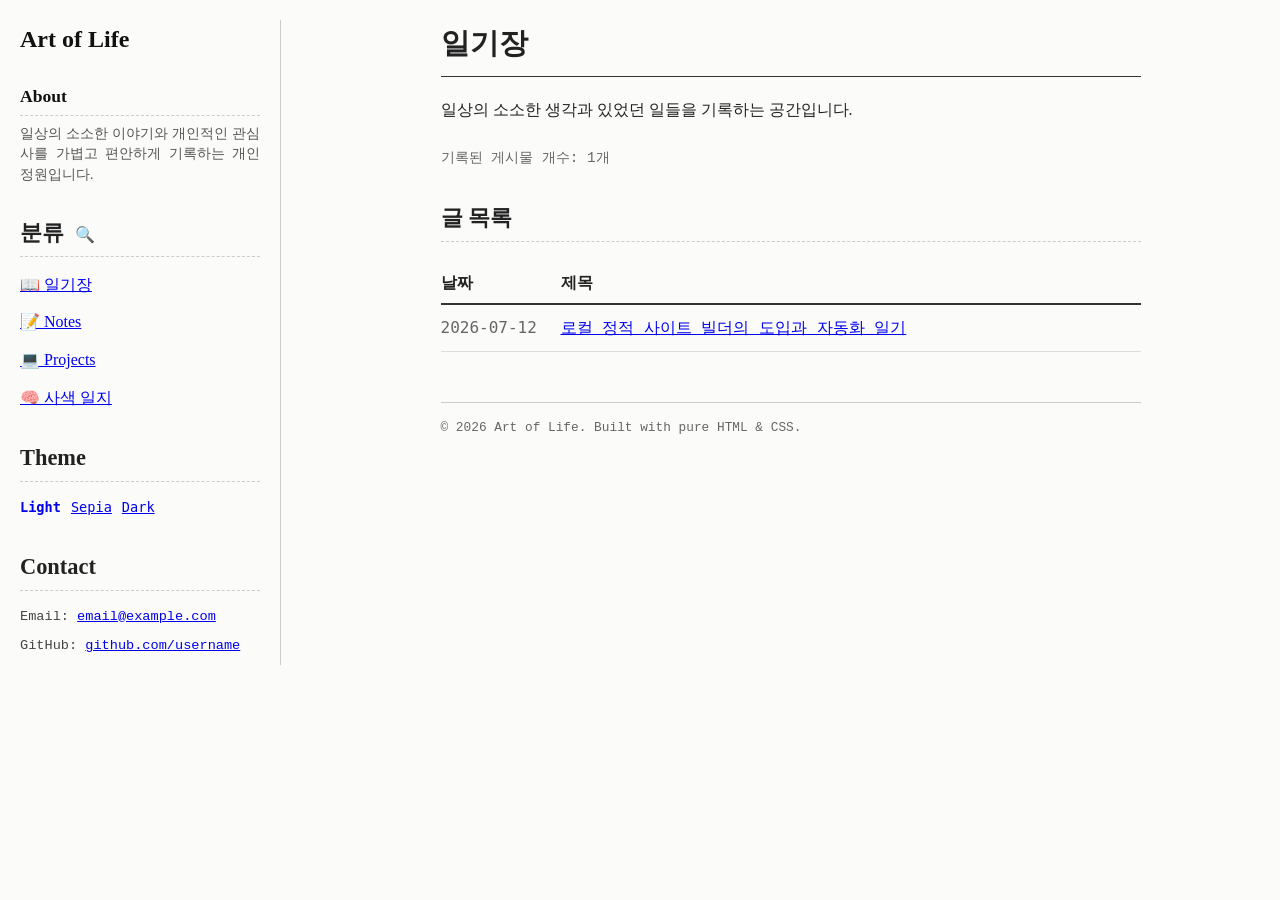
==== diary/index.html @ 20d8a3c9 "chore: re-initialize repository with correct root structure" ====
<!DOCTYPE html>
<html lang="ko">
<head>
    <meta charset="UTF-8">
    <meta name="viewport" content="width=device-width, initial-scale=1.0">
    <meta name="description" content="일기장 기록을 정돈해 둔 목록 페이지">
    <title>일기장 - Art of Life</title>
    <link rel="stylesheet" href="../style.css">
    <link rel="icon" type="image/png" href="../favicon.png">
    <script src="../theme.js"></script>
</head>
<body>
    <div class="container">
        <!-- 왼쪽 사이드바 네비게이션 -->
        <nav class="sidebar" aria-label="메인 메뉴">
            <div class="site-title">
                <a id="nav-brand" href="../index.html">Art of Life</a>
            </div>
            
            <button id="menu-toggle" class="menu-toggle-btn">Menu ☰</button>

            <div class="sidebar-content">
                <div class="about-section">
                    <h2><a id="nav-about-sidebar" href="../about.html">About</a></h2>
                    <p>일상의 소소한 이야기와 개인적인 관심사를 가볍고 편안하게 기록하는 개인 정원입니다.</p>
                </div>

                <h2>분류 <a id="search-trigger" href="../search.html" style="font-size: 1rem; text-decoration: none; margin-left: 5px;">🔍</a></h2>
                <ul>
                    <li><a id="nav-diary" href="../diary/index.html">📖 일기장</a></li>
                    <li><a id="nav-notes" href="../notes/index.html">📝 Notes</a></li>
                    <li><a id="nav-projects" href="../projects/index.html">💻 Projects</a></li>
                    <li><a id="nav-thoughts" href="../thought-log/index.html">🧠 사색 일지</a></li>
                </ul>

                <h2>Theme</h2>
                <div style="font-family: monospace; font-size: 0.85rem; display: flex; gap: 10px; margin-bottom: 20px;">
                    <a id="theme-light" class="theme-link" href="#" onclick="setTheme('light'); return false;">Light</a>
                    <a id="theme-sepia" class="theme-link" href="#" onclick="setTheme('sepia'); return false;">Sepia</a>
                    <a id="theme-dark" class="theme-link" href="#" onclick="setTheme('dark'); return false;">Dark</a>
                </div>

                <h2>Contact</h2>
                <ul class="contact-list">
                    <li>Email: <a id="contact-email" href="mailto:your-email@example.com">email@example.com</a></li>
                    <li>GitHub: <a id="contact-github" href="https://github.com/your-username" target="_blank">github.com/username</a></li>
                </ul>
            </div>
        </nav>

        <!-- 오른쪽 본문 콘텐츠 -->
        <main class="content">
            <header>
    <h1>일기장</h1>
    <p>일상의 소소한 생각과 있었던 일들을 기록하는 공간입니다.</p>
    <div class="date">기록된 게시물 개수: 1개</div>
</header>
<article>
    <h2>글 목록</h2>
    <table style="width: 100%; border-collapse: collapse; margin-top: 20px; font-family: monospace;">
        <thead>
            <tr style="border-bottom: 2px solid #333; text-align: left;">
                <th style="padding: 8px 0; width: 120px;">날짜</th>
                <th style="padding: 8px 0;">제목</th>
            </tr>
        </thead>
        <tbody>
            <tr style="border-bottom: 1px solid #ddd;">
    <td style="padding: 10px 0; color: #666;">2026-07-12</td>
    <td style="padding: 10px 0;">
        <a href="2026-07-12-example.html" style="text-decoration: underline; color: #0000ee;">로컬 정적 사이트 빌더의 도입과 자동화 일기</a>
    </td>
</tr>
        </tbody>
    </table>
</article>
            <footer>
                <p>© 2026 Art of Life. Built with pure HTML & CSS.</p>
            </footer>
        </main>
    </div>
</body>
</html>
---- style.css ----
/* 클래식 & 가독성 중심의 스타일시트 */

/* 기본 문서 설정 */
body {
    font-family: Georgia, "Times New Roman", Times, serif;
    font-size: 16px;
    line-height: 1.6;
    color: #222;
    background-color: #fbfbf9; /* 약간의 미색으로 눈의 피로를 덜어줌 */
    margin: 0;
    padding: 0;
}

/* 전체 컨테이너 및 레이아웃 */
.container {
    max-width: 100%;
    margin: 0;
    padding: 20px;
    display: flex;
    gap: 40px;
}

/* 왼쪽 사이드바 네비게이션 */
.sidebar {
    width: 240px;
    flex-shrink: 0;
    border-right: 1px double #ccc;
    padding-right: 20px;
}

.site-title {
    font-size: 1.5rem;
    font-weight: bold;
    margin-bottom: 25px;
    font-family: Georgia, "Times New Roman", Times, serif;
}

.site-title a {
    color: #111 !important;
    text-decoration: none !important;
}

.site-title a:hover {
    color: #ff0000 !important;
    text-decoration: underline !important;
}

/* 사이드바 About 섹션 스타일 */
.about-section {
    font-size: 0.85rem;
    color: #555;
    margin-bottom: 25px;
    line-height: 1.5;
}

.about-section h2 {
    font-size: 1.1rem;
    margin-bottom: 8px;
    margin-top: 0;
}

.about-section h2 a {
    color: #111 !important;
    text-decoration: none !important;
}

.about-section h2 a:hover {
    color: #ff0000 !important;
    text-decoration: underline !important;
}

.about-section p {
    margin: 0;
    text-align: justify;
}

.sidebar > h2 {
    font-size: 1.1rem;
    font-weight: bold;
    margin-top: 30px;
    margin-bottom: 15px;
    text-transform: uppercase;
    letter-spacing: 1px;
}

.sidebar > h2:first-of-type {
    margin-top: 0;
}

.sidebar ul {
    list-style-type: none;
    padding: 0;
    margin: 0;
}

.sidebar li {
    margin-bottom: 12px;
}

.sidebar a {
    color: #0000ee; /* 클래식 브라우저 기본 파란색 링크 */
    text-decoration: underline;
}

.sidebar a:visited {
    color: #551a8b; /* 클래식 방문한 링크 보라색 */
}

.sidebar a:hover {
    color: #ff0000; /* 호버 시 빨간색 강조 (클래식 스타일) */
}

/* 오른쪽 본문 콘텐츠 영역 */
.content {
    flex-grow: 1;
    min-width: 0; /* flex 자식의 overflow 방지 */
    max-width: 700px; /* 본문 가독성을 지키기 위해 최대 너비 제한 */
    width: 100%;
    margin: 0 auto; /* 사이드바 우측 공간 내에서 가로 방향 중앙 정렬 */
}

/* 타이틀 및 헤더 */
h1 {
    font-size: 1.8rem;
    margin-top: 0;
    margin-bottom: 20px;
    border-bottom: 1px solid #333;
    padding-bottom: 10px;
}

h2 {
    font-size: 1.4rem;
    margin-top: 30px;
    margin-bottom: 15px;
    border-bottom: 1px dashed #ccc;
    padding-bottom: 5px;
}

h3 {
    font-size: 1.1rem;
    margin-top: 20px;
    margin-bottom: 10px;
}

p {
    margin-top: 0;
    margin-bottom: 1.5em;
    text-align: justify; /* 본문 텍스트 양끝 정렬로 정돈된 느낌 제공 */
}

/* 날짜 등 메타 데이터 스타일 */
.date {
    font-family: "Courier New", Courier, monospace;
    font-size: 0.9rem;
    color: #666;
    margin-bottom: 15px;
}

/* 클래식 인용구 스타일 */
blockquote {
    margin: 20px 0;
    padding: 10px 20px;
    border-left: 3px solid #666;
    background-color: #f5f5f0;
    font-style: italic;
}

/* 하단 푸터 */
footer {
    margin-top: 50px;
    border-top: 1px solid #ccc;
    padding-top: 15px;
    font-size: 0.8rem;
    font-family: "Courier New", Courier, monospace;
    color: #666;
}

/* Contact 스타일 */
.contact-list {
    list-style-type: none;
    padding: 0;
    margin: 0;
    font-size: 0.85rem;
    font-family: "Courier New", Courier, monospace;
}

.contact-list li {
    margin-bottom: 8px;
    color: #444;
}

.contact-list a {
    color: #0000ee;
    text-decoration: underline;
}

.contact-list a:hover {
    color: #ff0000;
}

/* 검색 UI 스타일 */
.search-container {
    margin-top: 20px;
    width: 100%;
}

.search-input-wrapper {
    display: flex;
    gap: 10px;
    margin-bottom: 15px;
}

.search-input-wrapper input {
    flex-grow: 1;
    padding: 10px 15px;
    font-size: 1.1rem;
    font-family: Georgia, serif;
    border: 1px solid #999;
    background-color: #fff;
    box-shadow: inset 1px 1px 3px rgba(0,0,0,0.05);
}

.search-input-wrapper input:focus {
    outline: 1px solid #111;
}

.search-input-wrapper button {
    padding: 10px 20px;
    font-family: monospace;
    font-size: 1rem;
    background-color: #f0f0eb;
    border: 1px solid #999;
    cursor: pointer;
}

.search-input-wrapper button:hover {
    background-color: #e0e0d5;
}

/* 필터 영역 스타일 */
.search-filters {
    border: 1px dashed #ccc;
    padding: 12px 15px;
    background-color: #fbfbf9;
    margin-bottom: 25px;
    font-size: 0.9rem;
}

.filter-group {
    display: flex;
    flex-wrap: wrap;
    align-items: center;
    gap: 15px;
    margin-bottom: 8px;
}

.filter-group:last-child {
    margin-bottom: 0;
}

.filter-group-title {
    font-weight: bold;
    min-width: 80px;
    font-family: monospace;
}

.filter-label {
    display: inline-flex;
    align-items: center;
    gap: 5px;
    cursor: pointer;
}

/* 결과 항목 스타일 */
.search-results-list {
    margin-top: 20px;
}

.search-result-card {
    border-bottom: 1px solid #ddd;
    padding: 15px 0;
    margin-bottom: 10px;
}

.search-result-card:last-child {
    border-bottom: none;
}

.search-result-meta {
    font-size: 0.85rem;
    color: #666;
    font-family: monospace;
    margin-bottom: 6px;
    display: flex;
    gap: 15px;
}

.search-result-title {
    font-size: 1.25rem;
    margin: 0 0 8px 0;
    font-family: Georgia, serif;
}

.search-result-title a {
    color: #0000ee;
    text-decoration: underline;
}

.search-result-title a:hover {
    color: #ff0000;
}

.search-result-snippet {
    font-size: 0.95rem;
    color: #444;
    line-height: 1.5;
    margin: 0;
    text-align: justify;
}

.search-result-similarity {
    font-size: 0.75rem;
    color: #008800;
    font-family: monospace;
    font-weight: bold;
    background-color: #e6fcf5;
    padding: 2px 6px;
    border-radius: 2px;
}

/* 페이지네이션 스타일 */
.pagination-wrapper {
    display: flex;
    justify-content: center;
    align-items: center;
    gap: 5px;
    margin-top: 40px;
    font-family: monospace;
}

.pagination-btn {
    padding: 6px 12px;
    border: 1px solid #ccc;
    background-color: #fff;
    color: #0000ee;
    cursor: pointer;
    text-decoration: none;
}

.pagination-btn:hover {
    background-color: #f0f0eb;
    color: #ff0000;
    border-color: #999;
}

.pagination-btn.active {
    background-color: #111;
    color: #fff;
    border-color: #111;
    font-weight: bold;
    cursor: default;
}

.pagination-btn.disabled {
    color: #999;
    border-color: #eee;
    background-color: #fafafa;
    cursor: not-allowed;
}

/* 더블 레인지 슬라이더 커스텀 스타일 */
.range-slider-container {
    position: relative;
    width: 220px;
    height: 20px;
    display: inline-flex;
    align-items: center;
    vertical-align: middle;
}

.range-slider-container input[type="range"] {
    position: absolute;
    width: 100%;
    height: 5px;
    background: none;
    pointer-events: none;
    -webkit-appearance: none;
    appearance: none;
    margin: 0;
    z-index: 2;
}

.range-slider-container input[type="range"]::-webkit-slider-thumb {
    -webkit-appearance: none;
    appearance: none;
    width: 14px;
    height: 14px;
    border-radius: 50%;
    background: #111;
    border: 1px solid #777;
    cursor: pointer;
    pointer-events: auto; /* 썸만 마우스 이벤트 감지 */
    box-shadow: 0 1px 3px rgba(0,0,0,0.15);
}

.range-slider-container input[type="range"]::-moz-range-thumb {
    width: 14px;
    height: 14px;
    border-radius: 50%;
    background: #111;
    border: 1px solid #777;
    cursor: pointer;
    pointer-events: auto; /* 썸만 마우스 이벤트 감지 */
    box-shadow: 0 1px 3px rgba(0,0,0,0.15);
    border: 1px solid #777;
}

.slider-track {
    position: absolute;
    width: 100%;
    height: 4px;
    background-color: #ddd;
    border-radius: 2px;
    z-index: 1;
}

/* 목차 (TOC) 스타일 */
.toc-box {
    border: 1px solid #ccc;
    padding: 15px;
    background-color: #f5f5f0;
    margin-bottom: 30px;
    max-width: 100%;
    box-sizing: border-box;
}

.toc-title {
    font-weight: bold;
    font-family: monospace;
    font-size: 0.95rem;
    margin-bottom: 10px;
    border-bottom: 1px dotted #999;
    padding-bottom: 5px;
    text-transform: uppercase;
}

.toc-box ul {
    margin: 0;
    padding-left: 20px;
    font-size: 0.9rem;
}

.toc-box li {
    margin-bottom: 6px;
}

.toc-box a {
    color: #0000ee;
    text-decoration: underline;
}

.toc-box a:hover {
    color: #ff0000;
}

/* 모바일 토글 버튼 기본 감춤 (PC 기준) */
.menu-toggle-btn {
    display: none;
}

/* -----------------------------------------------------------------
   테마별 오버라이드 색상 체계 (다크 / 세피아)
   ----------------------------------------------------------------- */

/* 1. 클래식 다크 모드 (Sepia & Dark Theme) */
.dark-mode {
    color: #dcdcc6;
    background-color: #1c1c1a;
}

.dark-mode .site-title a {
    color: #ffffff !important;
}

.dark-mode .site-title a:hover {
    color: #ff8a80 !important;
}

/* 일반 링크 및 본문 링크 */
.dark-mode a {
    color: #8ab4f8;
}

.dark-mode a:visited {
    color: #c5a3e8;
}

.dark-mode a:hover {
    color: #ff8a80;
}

/* 사이드바 링크 및 텍스트 (파란색으로 묻히는 가독성 해결) */
.dark-mode .sidebar a,
.dark-mode #nav-about-sidebar,
.dark-mode #contact-email,
.dark-mode #contact-github {
    color: #ffffff !important;
    text-decoration: underline;
}

.dark-mode .sidebar a:hover,
.dark-mode #nav-about-sidebar:hover,
.dark-mode #contact-email:hover,
.dark-mode #contact-github:hover {
    color: #ff8a80 !important;
}

.dark-mode .sidebar .about-section p {
    color: #c0c0b5;
}

.dark-mode .sidebar h2 {
    color: #ffffff;
    border-bottom-color: #444;
}

.dark-mode .sidebar .contact-list,
.dark-mode .contact-list li {
    color: #ffffff !important; /* Email, GitHub 라벨 글씨도 흰색으로 고정 */
}

/* 글 목록 테이블 내의 제목 링크 (파란색 대신 흰색 고정 - 과거/미래 모든 글에 적용됨) */
.dark-mode table td a {
    color: #ffffff !important;
    text-decoration: underline;
}

.dark-mode table td a:hover {
    color: #ff8a80 !important;
}

/* 개별 게시글 하단 '← 목록으로 돌아가기' 링크 강제 흰색화 */
.dark-mode #back-to-list {
    color: #ffffff !important;
    text-decoration: underline;
}

.dark-mode #back-to-list:hover {
    color: #ff8a80 !important;
}

.dark-mode .sidebar {
    border-right-color: #444;
}

/* 본문 헤더 및 글자 가독성 보강 */
.dark-mode h1, .dark-mode h2, .dark-mode h3 {
    color: #ffffff;
    border-bottom-color: #444;
}

.dark-mode .date {
    color: #a0a095;
}

.dark-mode blockquote {
    background-color: #242422;
    border-left-color: #888;
    color: #c0c0b5;
}

.dark-mode footer {
    border-top-color: #444;
    color: #888880;
}

.dark-mode .toc-box {
    border-color: #444;
    background-color: #242422;
}

.dark-mode .toc-title {
    color: #ffffff;
    border-bottom-color: #666;
}

/* 검색 UI 다크모드 가독성 강화 */
.dark-mode .filter-group {
    color: #ffffff;
}

.dark-mode .filter-group-title {
    color: #ffffff;
}

.dark-mode .filter-label {
    color: #dcdcc6;
}

.dark-mode #range-value-display {
    color: #ffffff !important;
}

.dark-mode .search-filters {
    border-color: #444;
    background-color: #222220;
}

.dark-mode .search-input-wrapper input {
    background-color: #292927;
    border-color: #666;
    color: #ffffff;
}

.dark-mode .search-input-wrapper input::placeholder {
    color: #888880;
}

.dark-mode .search-input-wrapper button {
    background-color: #2d2d2a;
    border-color: #666;
    color: #ffffff;
}

.dark-mode .search-input-wrapper button:hover {
    background-color: #3d3d3a;
}

/* 검색 결과 카드 내 연한 글씨 및 파란색 가독성 개선 */
.dark-mode .search-result-card {
    border-bottom-color: #444;
}

.dark-mode .search-result-title a {
    color: #ffffff; /* 파란색 제목을 선명한 흰색으로 교체 */
    text-decoration: underline;
}

.dark-mode .search-result-title a:hover {
    color: #ff8a80;
}

.dark-mode .search-result-meta {
    color: #a0a095; /* 연한 메타 텍스트 명도 향상 */
}

.dark-mode .search-result-snippet {
    color: #cccccc; /* 본문 요약 회색을 한 단계 밝은 회색으로 보정 */
}

.dark-mode .search-result-similarity {
    color: #a3e2a3;
    background-color: #1b3820;
}

/* 페이지네이션 및 기타 */
.dark-mode .pagination-btn {
    border-color: #444;
    background-color: #1c1c1a;
    color: #8ab4f8;
}

.dark-mode .pagination-btn:hover {
    background-color: #2d2d2a;
    color: #ff8a80;
}

.dark-mode .pagination-btn.active {
    background-color: #ffffff;
    color: #1c1c1a;
    border-color: #ffffff;
}

.dark-mode .pagination-btn.disabled {
    color: #555;
    border-color: #333;
    background-color: #222;
}

.dark-mode .menu-toggle-btn {
    background-color: #2a2a28;
    border-color: #555;
    color: #ffffff;
}

.dark-mode table tr {
    border-bottom-color: #333 !important;
}

.dark-mode table th {
    color: #ffffff;
    border-bottom-color: #555 !important;
}

.dark-mode table td {
    color: #dcdcc6;
}

/* 2. 클래식 세피아 모드 (Sepia Theme) */
.sepia-mode {
    color: #4b3621;
    background-color: #f4ecd8;
}

.sepia-mode .site-title a {
    color: #4b3621 !important;
}

.sepia-mode .site-title a:hover {
    color: #ff4500 !important;
}

.sepia-mode a {
    color: #a0522d;
}

.sepia-mode a:visited {
    color: #800080;
}

.sepia-mode a:hover {
    color: #ff4500;
}

.sepia-mode .sidebar {
    border-right-color: #d3c2a0;
}

.sepia-mode h1, .sepia-mode h2, .sepia-mode h3 {
    border-bottom-color: #d3c2a0;
}

.sepia-mode .date {
    color: #8b7355;
}

.sepia-mode blockquote {
    background-color: #eae0c8;
    border-left-color: #8b5a2b;
}

.sepia-mode footer {
    border-top-color: #d3c2a0;
    color: #8b7355;
}

.sepia-mode .toc-box {
    border-color: #d3c2a0;
    background-color: #eae0c8;
}

.sepia-mode .toc-title {
    border-bottom-color: #c4b391;
}

.sepia-mode .search-filters {
    border-color: #d3c2a0;
    background-color: #eae0c8;
}

.sepia-mode .search-input-wrapper input {
    background-color: #faf0e6;
    border-color: #b8860b;
    color: #4b3621;
}

.sepia-mode .search-input-wrapper button {
    background-color: #eae0c8;
    border-color: #b8860b;
    color: #4b3621;
}

.sepia-mode .search-input-wrapper button:hover {
    background-color: #dfd4bb;
}

.sepia-mode .search-result-card {
    border-bottom-color: #d3c2a0;
}

.sepia-mode .search-result-meta {
    color: #8b7355;
}

.sepia-mode .search-result-similarity {
    color: #006400;
    background-color: #d0f0c0;
}

.sepia-mode .pagination-btn {
    border-color: #d3c2a0;
    background-color: #f4ecd8;
    color: #a0522d;
}

.sepia-mode .pagination-btn:hover {
    background-color: #eae0c8;
    color: #ff4500;
}

.sepia-mode .pagination-btn.active {
    background-color: #4b3621;
    color: #f4ecd8;
    border-color: #4b3621;
}

.sepia-mode .pagination-btn.disabled {
    color: #bfa88f;
    border-color: #e5d8bc;
    background-color: #eee4cc;
}

.sepia-mode .menu-toggle-btn {
    background-color: #eae0c8;
    border-color: #b8860b;
    color: #4b3621;
}

.sepia-mode table tr {
    border-bottom-color: #e5d5b5 !important;
}

.sepia-mode table th {
    border-bottom-color: #b09f7a !important;
}

/* -----------------------------------------------------------------
   모바일 반응형 처리 (사이드바 메뉴 토글 기능 탑재)
   ----------------------------------------------------------------- */
@media (max-width: 650px) {
    .container {
        flex-direction: column;
        gap: 20px;
        padding: 15px;
    }
    
    .sidebar {
        width: 100%;
        border-right: none;
        border-bottom: 1px double #ccc;
        padding-right: 0;
        padding-bottom: 10px;
    }
    
    .sepia-mode .sidebar {
        border-bottom-color: #d3c2a0;
    }
    
    .dark-mode .sidebar {
        border-bottom-color: #444;
    }

    /* 모바일 토글 버튼 노출 */
    .menu-toggle-btn {
        display: block;
        width: 100%;
        padding: 8px 12px;
        font-family: monospace;
        font-size: 0.9rem;
        text-align: left;
        background-color: #f0f0eb;
        border: 1px solid #ccc;
        cursor: pointer;
        margin-bottom: 5px;
        outline: none;
    }

    /* 평소에는 사이드바 네비 내용물 숨김 */
    .sidebar-content {
        display: none;
        margin-top: 15px;
    }

    /* 토글 활성화 시 내용 노출 */
    .sidebar.menu-open .sidebar-content {
        display: block;
    }
    
    .sidebar ul {
        display: flex;
        flex-direction: column;
        gap: 10px;
    }
    
    .sidebar li {
        margin-bottom: 0;
    }
}

/* -----------------------------------------------------------------
   인쇄용 미디어 쿼리 (PDF 저장 및 출력을 위한 여백/요소 숨김 최적화)
   ----------------------------------------------------------------- */
@media print {
    body {
        background-color: #fff !important;
        background: #fff !important;
        color: #000 !important;
        font-size: 11pt;
        line-height: 1.5;
    }
    
    /* 인쇄 시 감출 레이아웃 구성요소들 */
    .sidebar, 
    .menu-toggle-btn, 
    .toc-box, 
    .search-container, 
    .pagination-wrapper, 
    #back-to-list,
    .contact-list,
    footer,
    hr {
        display: none !important;
    }
    
    .container {
        display: block;
        width: 100% !important;
        max-width: 100% !important;
        margin: 0 !important;
        padding: 0 !important;
    }
    
    .content {
        display: block;
        width: 100% !important;
        max-width: 100% !important;
        margin: 0 !important;
        padding: 0 !important;
    }
    
    /* 링크는 언더라인 제거 및 텍스트 블랙 고정 */
    a {
        color: #000 !important;
        text-decoration: none !important;
    }
    
    /* blockquote 색상 최적화 */
    blockquote {
        background-color: #fff !important;
        border-left: 3px solid #000 !important;
        color: #333 !important;
    }
    
    /* 테이블 보더 최적화 */
    table {
        border-collapse: collapse !important;
    }
    table tr {
        border-bottom: 1px solid #000 !important;
    }
}
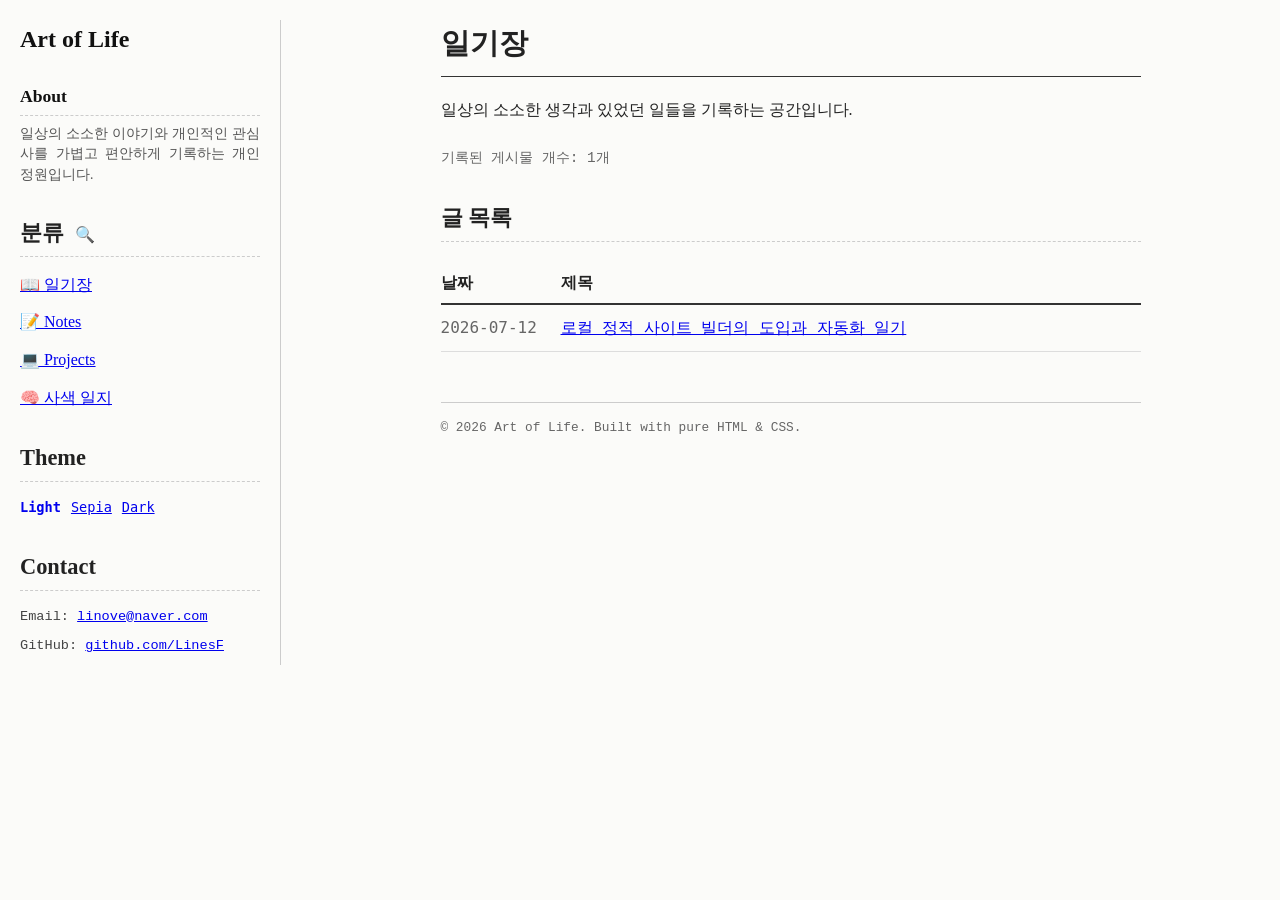
==== commit ed3874e9: "fix: resolve JSON parsing error on empty POST requests in admin dashboard" ====
--- a/diary/index.html
+++ b/diary/index.html
@@ -42,8 +42,8 @@
 
                 <h2>Contact</h2>
                 <ul class="contact-list">
-                    <li>Email: <a id="contact-email" href="mailto:your-email@example.com">email@example.com</a></li>
-                    <li>GitHub: <a id="contact-github" href="https://github.com/your-username" target="_blank">github.com/username</a></li>
+                    <li>Email: <a id="contact-email" href="mailto:linove@naver.com">linove@naver.com</a></li>
+                    <li>GitHub: <a id="contact-github" href="https://github.com/LinesF" target="_blank">github.com/LinesF</a></li>
                 </ul>
             </div>
         </nav>
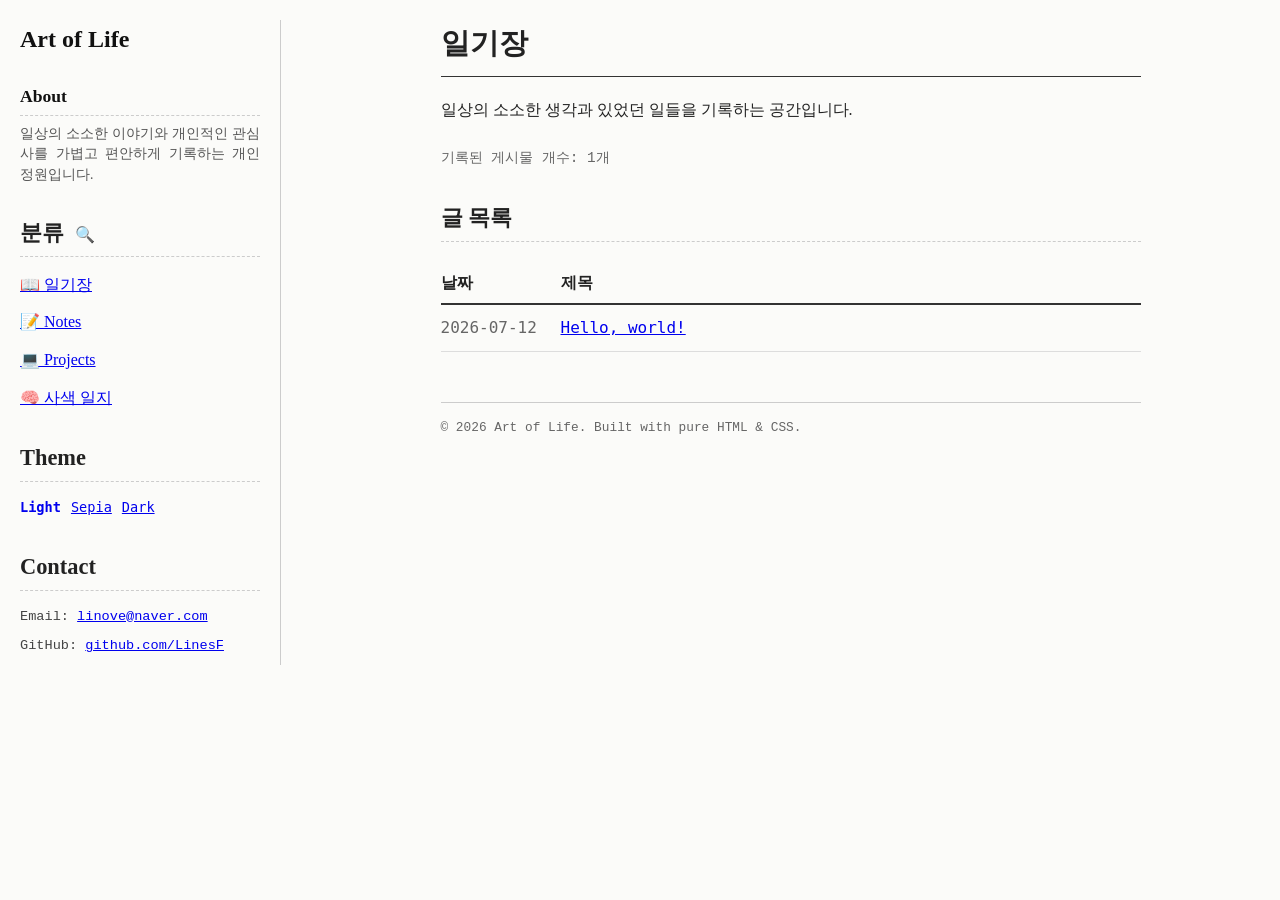
==== commit d5d2ca51: "site update via CMS Dashboard" ====
--- a/diary/index.html
+++ b/diary/index.html
@@ -68,7 +68,7 @@
             <tr style="border-bottom: 1px solid #ddd;">
     <td style="padding: 10px 0; color: #666;">2026-07-12</td>
     <td style="padding: 10px 0;">
-        <a href="2026-07-12-example.html" style="text-decoration: underline; color: #0000ee;">로컬 정적 사이트 빌더의 도입과 자동화 일기</a>
+        <a href="2026-07-12-Helloworld.html" style="text-decoration: underline; color: #0000ee;">Hello, world!</a>
     </td>
 </tr>
         </tbody>
